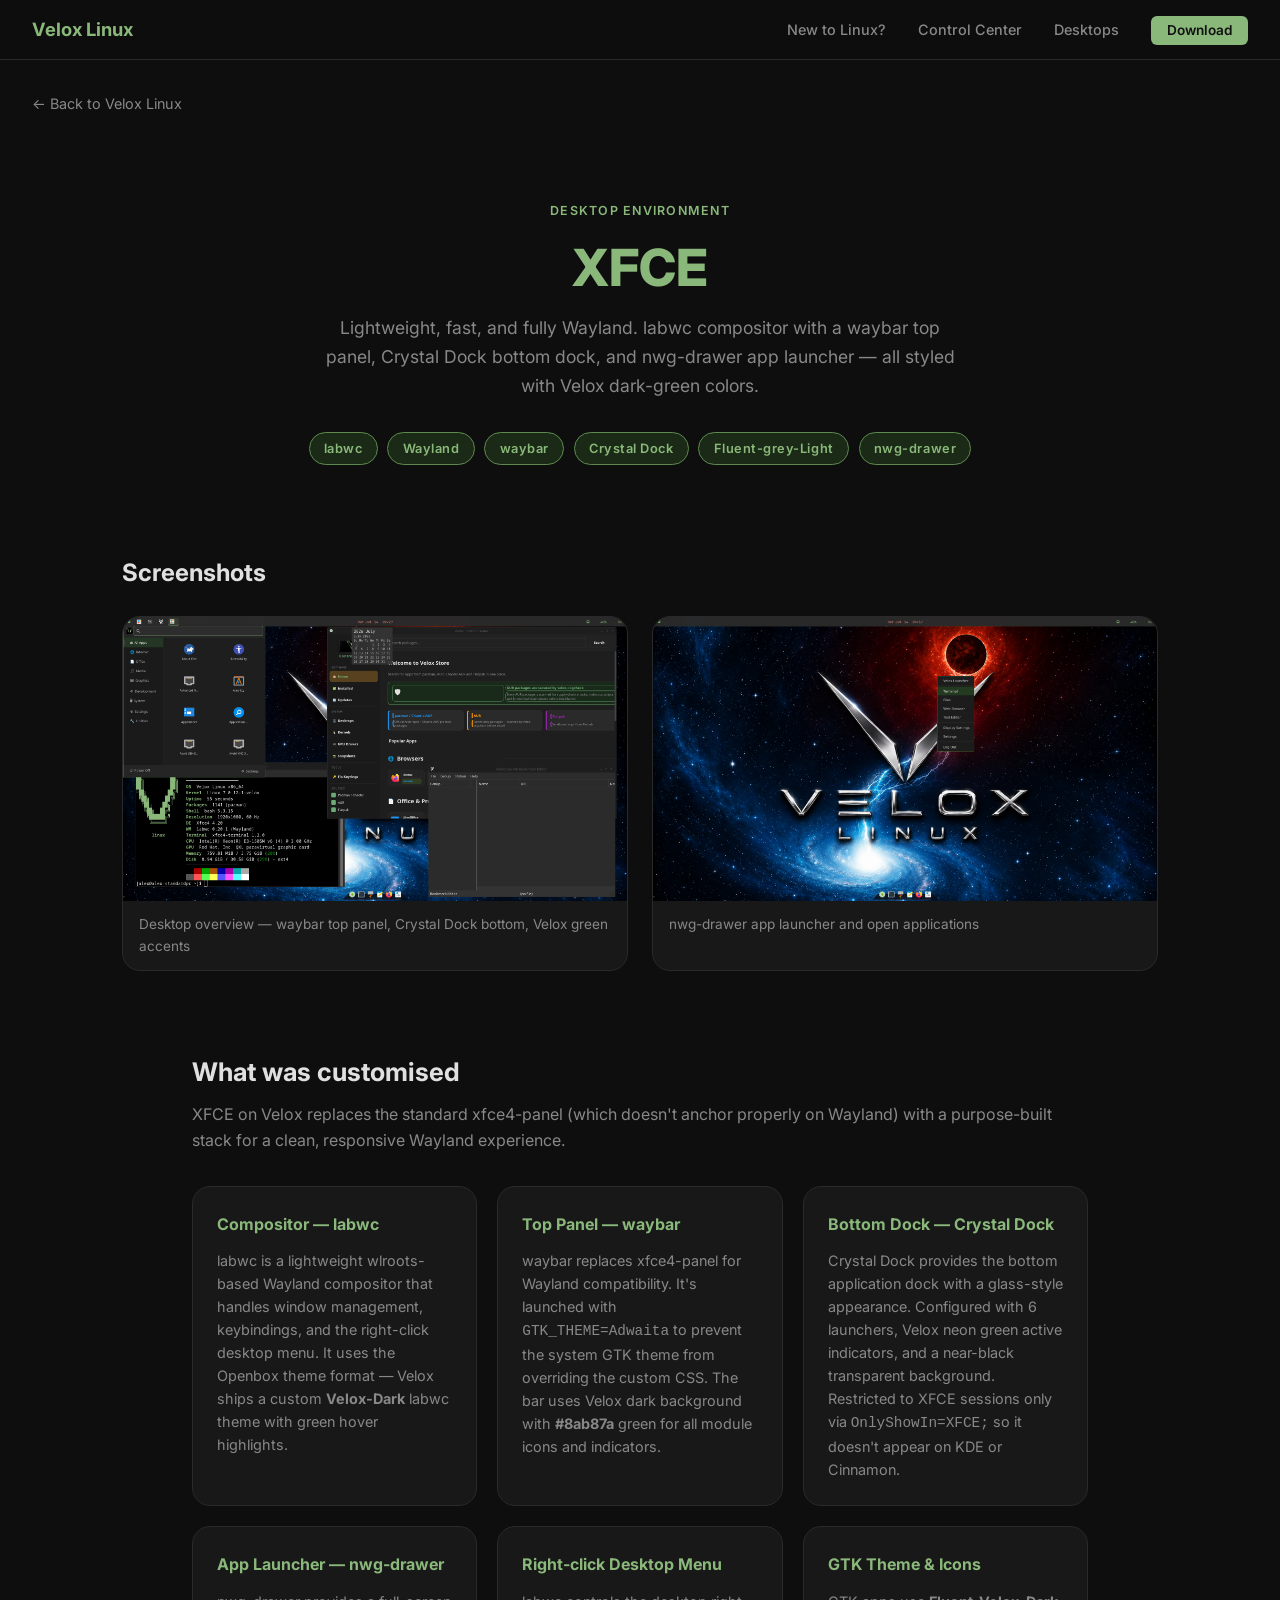
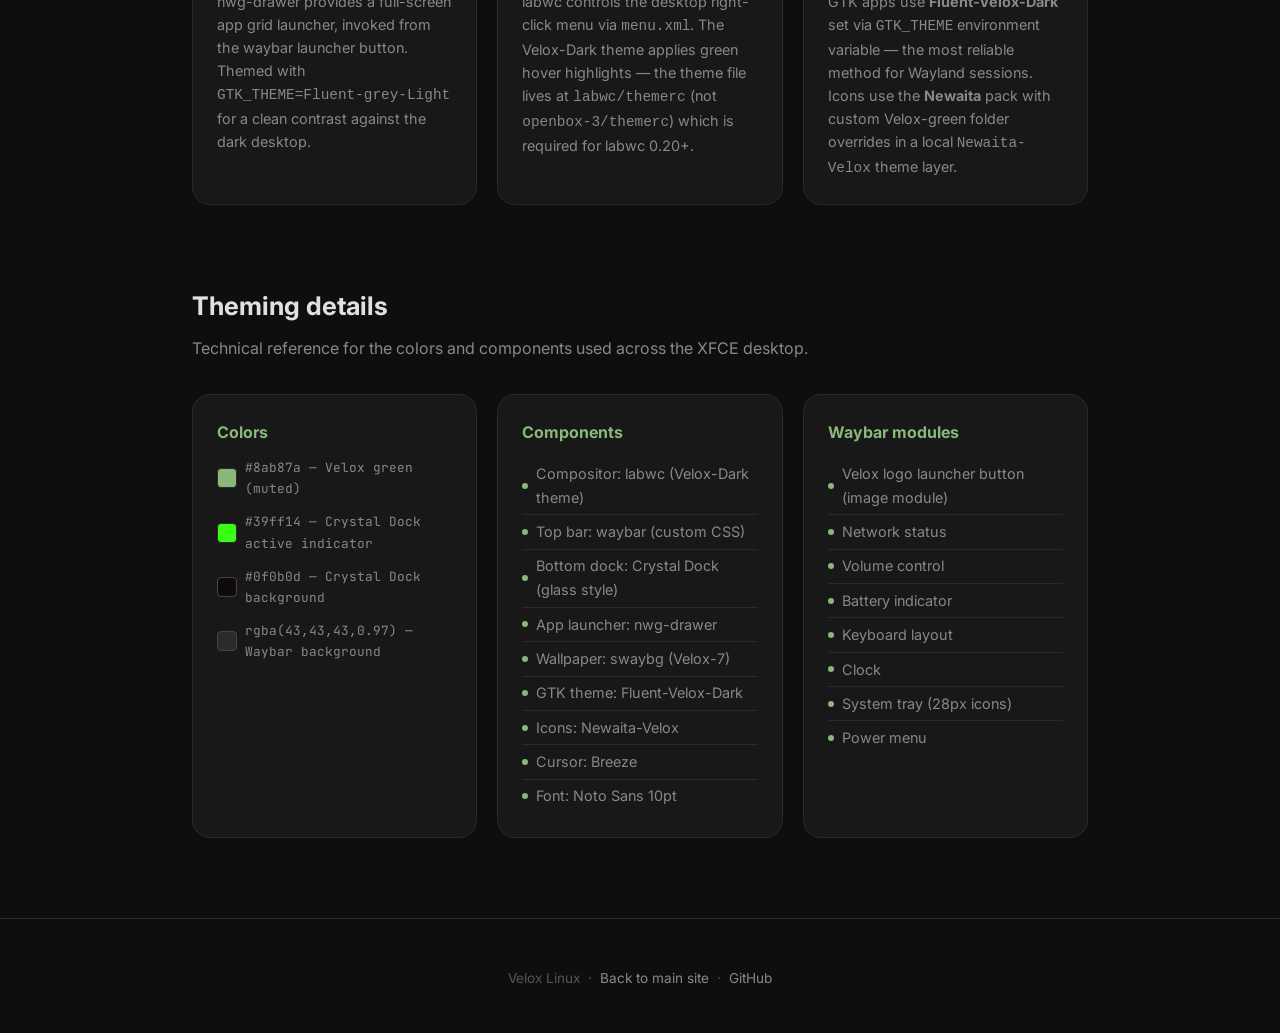
==== xfce.html @ 940498a8 "Add XFCE desktop page with screenshots and theming details Co-Authored-By: Claude Sonnet 4.6 <norepl" ====
<!DOCTYPE html>
<html lang="en">
<head>
  <meta charset="UTF-8" />
  <meta name="viewport" content="width=device-width, initial-scale=1.0" />
  <title>XFCE — Velox Linux</title>
  <meta name="description" content="Velox Linux XFCE desktop — labwc Wayland compositor with waybar, Crystal Dock, and Fluent-Velox-Dark theming." />
  <link rel="preconnect" href="https://fonts.googleapis.com" />
  <link rel="preconnect" href="https://fonts.gstatic.com" crossorigin />
  <link href="https://fonts.googleapis.com/css2?family=Inter:wght@400;500;600;700;800&family=JetBrains+Mono:wght@400;600&display=swap" rel="stylesheet" />
  <link rel="stylesheet" href="css/style.css" />
  <style>
    .de-hero {
      padding: 5rem 2rem 3rem;
      max-width: 960px;
      margin: 0 auto;
      text-align: center;
    }
    .de-hero .section-label {
      display: inline-block;
      margin-bottom: 1rem;
    }
    .de-hero h1 {
      font-size: clamp(2rem, 5vw, 3.2rem);
      font-weight: 800;
      line-height: 1.15;
      margin-bottom: 1rem;
    }
    .de-hero h1 span { color: var(--green); }
    .de-hero p {
      font-size: 1.1rem;
      color: var(--text-dim);
      max-width: 640px;
      margin: 0 auto 2rem;
    }
    .de-tags {
      display: flex;
      gap: .6rem;
      justify-content: center;
      flex-wrap: wrap;
      margin-bottom: 2.5rem;
    }
    .de-tag {
      background: var(--green-bg);
      color: var(--green);
      border: 1px solid var(--green-dim);
      border-radius: 20px;
      padding: .3rem .9rem;
      font-size: .8rem;
      font-weight: 600;
      letter-spacing: .04em;
    }

    .screenshots {
      max-width: 1100px;
      margin: 0 auto 5rem;
      padding: 0 2rem;
    }
    .screenshots h2 {
      font-size: 1.5rem;
      font-weight: 700;
      margin-bottom: 1.5rem;
      color: var(--text);
    }
    .screenshot-grid {
      display: grid;
      grid-template-columns: repeat(auto-fit, minmax(460px, 1fr));
      gap: 1.5rem;
    }
    .screenshot-item {
      border-radius: var(--radius-lg);
      overflow: hidden;
      border: 1px solid var(--border);
      background: var(--card);
    }
    .screenshot-item img {
      width: 100%;
      display: block;
    }
    .screenshot-item figcaption {
      padding: .75rem 1rem;
      font-size: .85rem;
      color: var(--text-dim);
    }

    .de-detail {
      max-width: 960px;
      margin: 0 auto 5rem;
      padding: 0 2rem;
    }
    .de-detail h2 {
      font-size: 1.6rem;
      font-weight: 700;
      margin-bottom: .5rem;
      color: var(--text);
    }
    .de-detail .section-intro {
      color: var(--text-dim);
      margin-bottom: 2rem;
      font-size: 1rem;
    }
    .detail-grid {
      display: grid;
      grid-template-columns: repeat(auto-fit, minmax(280px, 1fr));
      gap: 1.25rem;
    }
    .detail-card {
      background: var(--card);
      border: 1px solid var(--border);
      border-radius: var(--radius-lg);
      padding: 1.5rem;
    }
    .detail-card h3 {
      font-size: 1rem;
      font-weight: 700;
      color: var(--green);
      margin-bottom: .75rem;
    }
    .detail-card p {
      font-size: .9rem;
      color: var(--text-dim);
      line-height: 1.6;
    }
    .detail-card ul {
      list-style: none;
      padding: 0;
      margin: 0;
    }
    .detail-card ul li {
      font-size: .9rem;
      color: var(--text-dim);
      padding: .3rem 0;
      border-bottom: 1px solid var(--border);
      display: flex;
      align-items: center;
      gap: .5rem;
    }
    .detail-card ul li:last-child { border-bottom: none; }
    .detail-card ul li::before {
      content: '';
      width: 6px;
      height: 6px;
      border-radius: 50%;
      background: var(--green);
      flex-shrink: 0;
    }

    .color-row {
      display: flex;
      gap: .75rem;
      flex-wrap: wrap;
      margin-top: .75rem;
    }
    .color-chip {
      display: flex;
      align-items: center;
      gap: .5rem;
      font-size: .8rem;
      color: var(--text-dim);
      font-family: 'JetBrains Mono', monospace;
    }
    .color-swatch {
      width: 20px;
      height: 20px;
      border-radius: 4px;
      border: 1px solid var(--border);
      flex-shrink: 0;
    }

    .back-link {
      display: inline-flex;
      align-items: center;
      gap: .4rem;
      color: var(--text-dim);
      font-size: .9rem;
      margin: 2rem 2rem 0;
      transition: color .2s;
    }
    .back-link:hover { color: var(--green); text-decoration: none; }
  </style>
</head>
<body>

<!-- ─── NAV ─── -->
<nav>
  <a class="nav-logo" href="index.html">Velox Linux</a>
  <ul class="nav-links">
    <li><a href="index.html#new-to-linux">New to Linux?</a></li>
    <li><a href="index.html#control-center">Control Center</a></li>
    <li><a href="index.html#desktops">Desktops</a></li>
    <li><a href="index.html#download" class="nav-cta">Download</a></li>
  </ul>
</nav>

<a class="back-link" href="index.html">← Back to Velox Linux</a>

<!-- ─── HERO ─── -->
<section class="de-hero">
  <span class="section-label">Desktop Environment</span>
  <h1><span>XFCE</span></h1>
  <p>Lightweight, fast, and fully Wayland. labwc compositor with a waybar top panel, Crystal Dock bottom dock, and nwg-drawer app launcher — all styled with Velox dark-green colors.</p>
  <div class="de-tags">
    <span class="de-tag">labwc</span>
    <span class="de-tag">Wayland</span>
    <span class="de-tag">waybar</span>
    <span class="de-tag">Crystal Dock</span>
    <span class="de-tag">Fluent-grey-Light</span>
    <span class="de-tag">nwg-drawer</span>
  </div>
</section>

<!-- ─── SCREENSHOTS ─── -->
<section class="screenshots">
  <h2>Screenshots</h2>
  <div class="screenshot-grid">
    <figure class="screenshot-item">
      <img src="img/xfce-de-1.png" alt="Velox XFCE desktop overview" />
      <figcaption>Desktop overview — waybar top panel, Crystal Dock bottom, Velox green accents</figcaption>
    </figure>
    <figure class="screenshot-item">
      <img src="img/xfce-de-2.png" alt="Velox XFCE with apps and launcher" />
      <figcaption>nwg-drawer app launcher and open applications</figcaption>
    </figure>
  </div>
</section>

<!-- ─── WHAT WE DID ─── -->
<section class="de-detail">
  <h2>What was customised</h2>
  <p class="section-intro">XFCE on Velox replaces the standard xfce4-panel (which doesn't anchor properly on Wayland) with a purpose-built stack for a clean, responsive Wayland experience.</p>
  <div class="detail-grid">

    <div class="detail-card">
      <h3>Compositor — labwc</h3>
      <p>labwc is a lightweight wlroots-based Wayland compositor that handles window management, keybindings, and the right-click desktop menu. It uses the Openbox theme format — Velox ships a custom <strong>Velox-Dark</strong> labwc theme with green hover highlights.</p>
    </div>

    <div class="detail-card">
      <h3>Top Panel — waybar</h3>
      <p>waybar replaces xfce4-panel for Wayland compatibility. It's launched with <code>GTK_THEME=Adwaita</code> to prevent the system GTK theme from overriding the custom CSS. The bar uses Velox dark background with <strong>#8ab87a</strong> green for all module icons and indicators.</p>
    </div>

    <div class="detail-card">
      <h3>Bottom Dock — Crystal Dock</h3>
      <p>Crystal Dock provides the bottom application dock with a glass-style appearance. Configured with 6 launchers, Velox neon green active indicators, and a near-black transparent background. Restricted to XFCE sessions only via <code>OnlyShowIn=XFCE;</code> so it doesn't appear on KDE or Cinnamon.</p>
    </div>

    <div class="detail-card">
      <h3>App Launcher — nwg-drawer</h3>
      <p>nwg-drawer provides a full-screen app grid launcher, invoked from the waybar launcher button. Themed with <code>GTK_THEME=Fluent-grey-Light</code> for a clean contrast against the dark desktop.</p>
    </div>

    <div class="detail-card">
      <h3>Right-click Desktop Menu</h3>
      <p>labwc controls the desktop right-click menu via <code>menu.xml</code>. The Velox-Dark theme applies green hover highlights — the theme file lives at <code>labwc/themerc</code> (not <code>openbox-3/themerc</code>) which is required for labwc 0.20+.</p>
    </div>

    <div class="detail-card">
      <h3>GTK Theme &amp; Icons</h3>
      <p>GTK apps use <strong>Fluent-Velox-Dark</strong> set via <code>GTK_THEME</code> environment variable — the most reliable method for Wayland sessions. Icons use the <strong>Newaita</strong> pack with custom Velox-green folder overrides in a local <code>Newaita-Velox</code> theme layer.</p>
    </div>

  </div>
</section>

<!-- ─── THEMING INFO ─── -->
<section class="de-detail">
  <h2>Theming details</h2>
  <p class="section-intro">Technical reference for the colors and components used across the XFCE desktop.</p>
  <div class="detail-grid">

    <div class="detail-card">
      <h3>Colors</h3>
      <div class="color-row">
        <span class="color-chip"><span class="color-swatch" style="background:#8ab87a;"></span>#8ab87a — Velox green (muted)</span>
      </div>
      <div class="color-row">
        <span class="color-chip"><span class="color-swatch" style="background:#39ff14;"></span>#39ff14 — Crystal Dock active indicator</span>
      </div>
      <div class="color-row">
        <span class="color-chip"><span class="color-swatch" style="background:#0f0b0d; border-color:#444;"></span>#0f0b0d — Crystal Dock background</span>
      </div>
      <div class="color-row">
        <span class="color-chip"><span class="color-swatch" style="background:#2b2b2b; border-color:#444;"></span>rgba(43,43,43,0.97) — Waybar background</span>
      </div>
    </div>

    <div class="detail-card">
      <h3>Components</h3>
      <ul>
        <li>Compositor: labwc (Velox-Dark theme)</li>
        <li>Top bar: waybar (custom CSS)</li>
        <li>Bottom dock: Crystal Dock (glass style)</li>
        <li>App launcher: nwg-drawer</li>
        <li>Wallpaper: swaybg (Velox-7)</li>
        <li>GTK theme: Fluent-Velox-Dark</li>
        <li>Icons: Newaita-Velox</li>
        <li>Cursor: Breeze</li>
        <li>Font: Noto Sans 10pt</li>
      </ul>
    </div>

    <div class="detail-card">
      <h3>Waybar modules</h3>
      <ul>
        <li>Velox logo launcher button (image module)</li>
        <li>Network status</li>
        <li>Volume control</li>
        <li>Battery indicator</li>
        <li>Keyboard layout</li>
        <li>Clock</li>
        <li>System tray (28px icons)</li>
        <li>Power menu</li>
      </ul>
    </div>

  </div>
</section>

<!-- ─── FOOTER ─── -->
<footer style="text-align:center; padding: 3rem 2rem; color: var(--text-muted); font-size:.85rem; border-top: 1px solid var(--border); margin-top: 2rem;">
  <p>Velox Linux &nbsp;·&nbsp; <a href="index.html">Back to main site</a> &nbsp;·&nbsp; <a href="https://github.com/thelinutubetltos/velox-iso" target="_blank" rel="noopener">GitHub</a></p>
</footer>

</body>
</html>
---- css/style.css ----
/* Velox Linux — Dark Theme */

:root {
  --bg:        #0e0e0e;
  --bg2:       #151515;
  --bg3:       #1c1c1c;
  --card:      #181818;
  --border:    #2a2a2a;
  --green:     #8ab87a;
  --green-dim: #5e8a50;
  --green-bg:  #1a2a16;
  --text:      #e0e0e0;
  --text-dim:  #888;
  --text-muted:#555;
  --radius:    10px;
  --radius-lg: 18px;
}

*, *::before, *::after { box-sizing: border-box; margin: 0; padding: 0; }

html { scroll-behavior: smooth; }

body {
  font-family: 'Inter', system-ui, -apple-system, sans-serif;
  background: var(--bg);
  color: var(--text);
  line-height: 1.65;
  font-size: 16px;
}

a { color: var(--green); text-decoration: none; }
a:hover { text-decoration: underline; }

img { max-width: 100%; display: block; }

/* ─── NAV ─── */
nav {
  position: sticky;
  top: 0;
  z-index: 100;
  background: rgba(14,14,14,.92);
  backdrop-filter: blur(12px);
  border-bottom: 1px solid var(--border);
  display: flex;
  align-items: center;
  justify-content: space-between;
  padding: 0 2rem;
  height: 60px;
}

.nav-logo {
  display: flex;
  align-items: center;
  gap: .6rem;
  font-weight: 700;
  font-size: 1.15rem;
  color: var(--text);
  text-decoration: none;
}

.nav-logo {
  color: var(--green) !important;
}

.nav-links {
  display: flex;
  gap: 2rem;
  list-style: none;
}

.nav-links a {
  color: var(--text-dim);
  font-size: .9rem;
  font-weight: 500;
  transition: color .2s;
}

.nav-links a:hover { color: var(--text); text-decoration: none; }

.nav-cta {
  background: var(--green);
  color: #111 !important;
  padding: .4rem 1rem;
  border-radius: 6px;
  font-weight: 600 !important;
  font-size: .85rem !important;
  transition: background .2s !important;
}

.nav-cta:hover { background: #a0cf8e !important; }

/* ─── HERO ─── */
.hero {
  min-height: 88vh;
  display: flex;
  flex-direction: column;
  align-items: center;
  justify-content: center;
  text-align: center;
  padding: 4rem 2rem;
  background:
    radial-gradient(ellipse 80% 50% at 50% -10%, rgba(138,184,122,.12) 0%, transparent 70%),
    var(--bg);
  position: relative;
  overflow: hidden;
}

.hero::before {
  content: '';
  position: absolute;
  inset: 0;
  background:
    radial-gradient(circle at 20% 80%, rgba(138,184,122,.04) 0%, transparent 50%),
    radial-gradient(circle at 80% 20%, rgba(138,184,122,.06) 0%, transparent 50%);
  pointer-events: none;
}

.badge {
  display: inline-flex;
  align-items: center;
  gap: .4rem;
  background: var(--green-bg);
  border: 1px solid var(--green-dim);
  color: var(--green);
  font-size: .78rem;
  font-weight: 600;
  letter-spacing: .06em;
  text-transform: uppercase;
  padding: .3rem .85rem;
  border-radius: 999px;
  margin-bottom: 1.5rem;
}

.hero h1 {
  font-size: clamp(2.4rem, 6vw, 4.2rem);
  font-weight: 800;
  line-height: 1.1;
  letter-spacing: -.03em;
  max-width: 820px;
  margin-bottom: 1.2rem;
}

.hero h1 span { color: var(--green); }

.hero p {
  font-size: clamp(1rem, 2vw, 1.2rem);
  color: var(--text-dim);
  max-width: 560px;
  margin-bottom: 2.5rem;
}

.btn-row {
  display: flex;
  gap: 1rem;
  flex-wrap: wrap;
  justify-content: center;
}

.btn {
  display: inline-flex;
  align-items: center;
  gap: .5rem;
  padding: .75rem 1.8rem;
  border-radius: var(--radius);
  font-weight: 600;
  font-size: 1rem;
  cursor: pointer;
  transition: all .2s;
  text-decoration: none !important;
}

.btn-primary {
  background: var(--green);
  color: #111;
  box-shadow: 0 0 24px rgba(138,184,122,.3);
}

.btn-primary:hover {
  background: #a0cf8e;
  box-shadow: 0 0 32px rgba(138,184,122,.45);
  transform: translateY(-1px);
}

.btn-ghost {
  background: transparent;
  color: var(--text);
  border: 1px solid var(--border);
}

.btn-ghost:hover {
  border-color: var(--green-dim);
  color: var(--green);
  transform: translateY(-1px);
}

.hero-icon {
  width: 260px;
  height: auto;
  margin-bottom: 1.25rem;
  mix-blend-mode: screen;
  filter: sepia(1) hue-rotate(85deg) saturate(2.5) brightness(2.2) drop-shadow(0 0 40px rgba(138,184,122,.8));
}

.hero-meta {
  margin-top: 1.5rem;
  font-size: .8rem;
  color: var(--text-muted);
}

/* ─── WHAT IS ─── */
.what-is {
  background: var(--bg2);
  padding: 5rem 2rem;
}

.what-is-inner {
  max-width: 900px;
  margin: 0 auto;
}

.what-is-text h2 {
  font-size: clamp(1.6rem, 3vw, 2.2rem);
  font-weight: 700;
  margin: .5rem 0 1rem;
}

.what-is-text p {
  color: var(--text-dim);
  margin-bottom: 1rem;
  line-height: 1.7;
}

.stat-row {
  display: flex;
  gap: 2rem;
  margin-top: 2rem;
  flex-wrap: wrap;
}

.stat {
  display: flex;
  flex-direction: column;
}

.stat span {
  font-size: 2rem;
  font-weight: 800;
  color: var(--green);
  line-height: 1;
}

.stat small {
  font-size: .78rem;
  color: var(--text-muted);
  margin-top: .25rem;
}

/* ─── VCC ─── */
.vcc {
  padding: 6rem 2rem;
}

.vcc-inner {
  max-width: 1100px;
  margin: 0 auto;
}

.vcc-screenshots {
  margin: 3rem 0;
  border: 1px solid var(--border);
  border-radius: var(--radius-lg);
  overflow: hidden;
  background: var(--card);
}

.vcc-tabs {
  display: flex;
  gap: 0;
  border-bottom: 1px solid var(--border);
  padding: .75rem 1rem;
  gap: .5rem;
}

.vcc-img-wrap {
  position: relative;
  width: 100%;
}

.vcc-img {
  width: 100%;
  display: none;
}

.vcc-img.active { display: block; }

.vcc-features {
  display: grid;
  grid-template-columns: repeat(auto-fit, minmax(260px, 1fr));
  gap: 1.25rem;
  margin-top: 1rem;
}

.vcc-feat {
  background: var(--card);
  border: 1px solid var(--border);
  border-radius: var(--radius);
  padding: 1.5rem;
  transition: border-color .2s, transform .2s;
}

.vcc-feat:hover {
  border-color: var(--green-dim);
  transform: translateY(-2px);
}

.vcc-feat h3 {
  font-size: .95rem;
  font-weight: 600;
  margin: .6rem 0 .3rem;
}

.vcc-feat p {
  font-size: .85rem;
  color: var(--text-dim);
}

/* ─── SECURITY / FIXES ─── */
.security {
  background: var(--bg2);
  padding: 6rem 2rem;
}

.security-inner {
  max-width: 1100px;
  margin: 0 auto;
}

.fix-grid {
  display: grid;
  grid-template-columns: repeat(auto-fit, minmax(480px, 1fr));
  gap: 1.25rem;
  margin-top: 3rem;
}

.fix-card {
  background: var(--card);
  border: 1px solid var(--border);
  border-radius: var(--radius-lg);
  padding: 2rem;
  position: relative;
  transition: border-color .2s;
}

.fix-card:hover { border-color: var(--green-dim); }

.fix-number {
  position: absolute;
  top: 1.5rem;
  right: 1.5rem;
  font-size: 2.5rem;
  font-weight: 800;
  color: var(--border);
  line-height: 1;
}

.fix-icon {
  font-size: 1.8rem;
  margin-bottom: .75rem;
}

.fix-card h3 {
  font-size: 1.05rem;
  font-weight: 700;
  margin-bottom: 1rem;
}

.fix-problem, .fix-solution {
  font-size: .85rem;
  line-height: 1.65;
  padding: .9rem 1rem;
  border-radius: 8px;
  margin-bottom: .75rem;
}

.fix-problem {
  background: rgba(255,80,80,.05);
  border: 1px solid rgba(255,80,80,.15);
  color: var(--text-dim);
}

.fix-solution {
  background: var(--green-bg);
  border: 1px solid var(--green-dim);
  color: var(--text-dim);
}

.problem-label, .solution-label {
  display: block;
  font-size: .7rem;
  font-weight: 700;
  letter-spacing: .08em;
  text-transform: uppercase;
  margin-bottom: .4rem;
}

.problem-label { color: #f08080; }
.solution-label { color: var(--green); }

.fix-card code {
  background: rgba(255,255,255,.06);
  border: 1px solid var(--border);
  padding: .1rem .35rem;
  border-radius: 4px;
  font-family: 'JetBrains Mono', monospace;
  font-size: .8em;
}

/* ─── FEATURES COLS ─── */
.features {
  padding: 6rem 2rem;
}

.features-inner {
  max-width: 1100px;
  margin: 0 auto;
}

.features-cols {
  display: grid;
  grid-template-columns: repeat(auto-fit, minmax(240px, 1fr));
  gap: 1.5rem;
  margin-top: 3rem;
}

.feat-group {
  background: var(--card);
  border: 1px solid var(--border);
  border-radius: var(--radius-lg);
  padding: 1.75rem;
}

.feat-group-title {
  font-size: .78rem;
  font-weight: 700;
  letter-spacing: .1em;
  text-transform: uppercase;
  color: var(--green);
  margin-bottom: 1rem;
}

.feat-list {
  list-style: none;
}

.feat-list li {
  font-size: .875rem;
  color: var(--text-dim);
  padding: .35rem 0;
  border-bottom: 1px solid var(--border);
  line-height: 1.5;
}

.feat-list li:last-child { border-bottom: none; }

/* ─── INSTALL ─── */
.install {
  background: var(--bg2);
  padding: 5rem 2rem;
}

.install-inner {
  max-width: 860px;
  margin: 0 auto;
}

.steps {
  display: flex;
  flex-direction: column;
  gap: 1rem;
  margin-top: 3rem;
}

.step {
  display: flex;
  align-items: flex-start;
  gap: 1.25rem;
  background: var(--card);
  border: 1px solid var(--border);
  border-radius: var(--radius);
  padding: 1.25rem 1.5rem;
}

.step-num {
  background: var(--green-bg);
  border: 1px solid var(--green-dim);
  color: var(--green);
  font-weight: 800;
  font-size: 1rem;
  width: 36px;
  height: 36px;
  border-radius: 50%;
  display: flex;
  align-items: center;
  justify-content: center;
  flex-shrink: 0;
}

.step strong {
  display: block;
  font-size: .95rem;
  margin-bottom: .2rem;
}

.step p {
  font-size: .85rem;
  color: var(--text-dim);
  margin: 0;
}

/* ─── KERNEL SECTION ─── */
.kernel-section {
  padding: 6rem 2rem;
}

.kernel-inner {
  max-width: 1100px;
  margin: 0 auto;
}

.kernel-grid {
  display: grid;
  grid-template-columns: repeat(auto-fit, minmax(280px, 1fr));
  gap: 1.25rem;
  margin-top: 3rem;
}

.kernel-card {
  background: var(--card);
  border: 1px solid var(--border);
  border-radius: var(--radius-lg);
  padding: 1.75rem;
  transition: border-color .2s, transform .2s;
}

.kernel-card:hover {
  border-color: var(--green-dim);
  transform: translateY(-2px);
}

.kernel-card.highlight-card {
  border-color: var(--green-dim);
  background: linear-gradient(135deg, var(--green-bg) 0%, var(--card) 60%);
}

.kernel-card h3 {
  font-size: .95rem;
  font-weight: 600;
  margin: .6rem 0 .4rem;
}

.kernel-card p {
  font-size: .85rem;
  color: var(--text-dim);
  line-height: 1.65;
}

.kernel-card code {
  background: rgba(255,255,255,.06);
  border: 1px solid var(--border);
  padding: .1rem .35rem;
  border-radius: 4px;
  font-family: 'JetBrains Mono', monospace;
  font-size: .8em;
}

/* ─── UNDER THE HOOD ─── */
.hood {
  background: var(--bg2);
  padding: 6rem 2rem;
}

.hood-inner {
  max-width: 1100px;
  margin: 0 auto;
}

.hood-grid {
  display: grid;
  grid-template-columns: repeat(auto-fit, minmax(320px, 1fr));
  gap: 1.25rem;
  margin-top: 3rem;
}

.hood-card {
  background: var(--card);
  border: 1px solid var(--border);
  border-radius: var(--radius-lg);
  padding: 1.75rem;
  transition: border-color .2s;
}

.hood-card:hover { border-color: var(--green-dim); }

.hood-icon {
  font-size: 1.4rem;
  margin-bottom: .6rem;
}

.hood-card h3 {
  font-size: .95rem;
  font-weight: 700;
  margin-bottom: .5rem;
  color: var(--text);
}

.hood-card p {
  font-size: .84rem;
  color: var(--text-dim);
  line-height: 1.68;
}

.hood-card code {
  background: rgba(255,255,255,.06);
  border: 1px solid var(--border);
  padding: .1rem .35rem;
  border-radius: 4px;
  font-family: 'JetBrains Mono', monospace;
  font-size: .8em;
}

/* ─── WINDOWS WELCOME ─── */
.windows-welcome {
  padding: 6rem 2rem;
  background: linear-gradient(180deg, var(--bg) 0%, rgba(26,42,22,.3) 100%);
}

.windows-welcome-inner {
  max-width: 1100px;
  margin: 0 auto;
}

.welcome-grid {
  display: grid;
  grid-template-columns: repeat(auto-fit, minmax(260px, 1fr));
  gap: 1.25rem;
  margin-top: 3rem;
}

.welcome-card {
  background: var(--card);
  border: 1px solid var(--border);
  border-radius: var(--radius-lg);
  padding: 1.75rem;
  transition: border-color .2s, transform .2s;
}

.welcome-card:hover {
  border-color: var(--green-dim);
  transform: translateY(-2px);
}

.welcome-card .welcome-icon {
  font-size: 1.75rem;
  margin-bottom: .75rem;
}

.welcome-card h3 {
  font-size: .95rem;
  font-weight: 600;
  margin-bottom: .4rem;
}

.welcome-card p {
  font-size: .85rem;
  color: var(--text-dim);
  line-height: 1.65;
}

@media (max-width: 780px) {
  .fix-grid { grid-template-columns: 1fr; }
  .hood-grid { grid-template-columns: 1fr; }
}

/* ─── SCREENSHOTS ─── */
.screenshot-strip {
  background: var(--bg2);
  padding: 4rem 2rem;
  overflow: hidden;
}

.screenshot-strip h2 {
  text-align: center;
  font-size: 1.1rem;
  color: var(--text-muted);
  font-weight: 500;
  letter-spacing: .08em;
  text-transform: uppercase;
  margin-bottom: 2rem;
}

.desktop-tabs {
  display: flex;
  justify-content: center;
  gap: .5rem;
  margin-bottom: 2rem;
  flex-wrap: wrap;
}

.tab-btn {
  background: var(--bg3);
  border: 1px solid var(--border);
  color: var(--text-dim);
  padding: .45rem 1.1rem;
  border-radius: 6px;
  font-size: .85rem;
  font-weight: 500;
  cursor: pointer;
  transition: all .2s;
}

.tab-btn:hover, .tab-btn.active {
  background: var(--green-bg);
  border-color: var(--green-dim);
  color: var(--green);
}

.desktop-preview {
  max-width: 980px;
  margin: 0 auto;
  border-radius: var(--radius-lg);
  overflow: hidden;
  border: 1px solid var(--border);
  background: var(--bg3);
  aspect-ratio: 16/9;
  display: flex;
  align-items: center;
  justify-content: center;
  position: relative;
}

.desktop-preview .placeholder-text {
  color: var(--text-muted);
  font-size: .9rem;
  text-align: center;
  padding: 2rem;
}

.desktop-placeholder {
  display: none;
  width: 100%;
  height: 100%;
  align-items: center;
  justify-content: center;
  flex-direction: column;
  gap: 1rem;
  position: absolute;
  inset: 0;
}

.desktop-placeholder.visible { display: flex; }

.desktop-placeholder .icon {
  font-size: 3rem;
  opacity: .3;
}

.desktop-placeholder p {
  color: var(--text-muted);
  font-size: .9rem;
}

/* ─── FEATURES ─── */
.features {
  padding: 6rem 2rem;
  max-width: 1100px;
  margin: 0 auto;
}

.section-header {
  text-align: center;
  margin-bottom: 3.5rem;
}

.section-label {
  display: inline-block;
  color: var(--green);
  font-size: .78rem;
  font-weight: 600;
  letter-spacing: .1em;
  text-transform: uppercase;
  margin-bottom: .6rem;
}

.section-header h2 {
  font-size: clamp(1.6rem, 3vw, 2.4rem);
  font-weight: 700;
  letter-spacing: -.02em;
}

.section-header p {
  color: var(--text-dim);
  margin-top: .6rem;
  max-width: 480px;
  margin-left: auto;
  margin-right: auto;
}

.features-grid {
  display: grid;
  grid-template-columns: repeat(auto-fit, minmax(280px, 1fr));
  gap: 1.25rem;
}

.feature-card {
  background: var(--card);
  border: 1px solid var(--border);
  border-radius: var(--radius-lg);
  padding: 1.75rem;
  transition: border-color .2s, transform .2s;
}

.feature-card:hover {
  border-color: var(--green-dim);
  transform: translateY(-2px);
}

.feature-icon {
  width: 44px;
  height: 44px;
  background: var(--green-bg);
  border: 1px solid var(--green-dim);
  border-radius: 10px;
  display: flex;
  align-items: center;
  justify-content: center;
  font-size: 1.3rem;
  margin-bottom: 1rem;
}

.feature-card h3 {
  font-size: 1rem;
  font-weight: 600;
  margin-bottom: .4rem;
}

.feature-card p {
  font-size: .88rem;
  color: var(--text-dim);
  line-height: 1.6;
}

/* ─── DESKTOPS SECTION ─── */
.desktops {
  background: var(--bg2);
  padding: 6rem 2rem;
}

.desktops-inner {
  max-width: 1100px;
  margin: 0 auto;
}

.desktop-cards {
  display: grid;
  grid-template-columns: repeat(auto-fit, minmax(300px, 1fr));
  gap: 1.25rem;
  margin-top: 3.5rem;
}

.desktop-card {
  background: var(--card);
  border: 1px solid var(--border);
  border-radius: var(--radius-lg);
  padding: 1.75rem;
  transition: border-color .2s, transform .2s;
}

.desktop-card:hover {
  border-color: var(--green-dim);
  transform: translateY(-2px);
}

.desktop-card-icon {
  font-size: 2rem;
  margin-bottom: 1rem;
}

.desktop-card h3 {
  font-size: 1.1rem;
  font-weight: 700;
  margin-bottom: .3rem;
}

.desktop-card .de-tag {
  display: inline-block;
  background: var(--green-bg);
  color: var(--green);
  font-size: .72rem;
  font-weight: 600;
  padding: .15rem .55rem;
  border-radius: 4px;
  border: 1px solid var(--green-dim);
  margin-bottom: .9rem;
}

.desktop-card p {
  font-size: .88rem;
  color: var(--text-dim);
  line-height: 1.6;
}

.desktop-card ul {
  list-style: none;
  margin-top: .9rem;
}

.desktop-card ul li {
  font-size: .85rem;
  color: var(--text-dim);
  padding: .25rem 0;
  display: flex;
  align-items: center;
  gap: .5rem;
}

.desktop-card ul li::before {
  content: '✓';
  color: var(--green);
  font-weight: 700;
  font-size: .8rem;
}

/* ─── DOWNLOAD ─── */
.download {
  padding: 6rem 2rem;
  max-width: 860px;
  margin: 0 auto;
}

.download-card {
  background: var(--card);
  border: 1px solid var(--border);
  border-radius: var(--radius-lg);
  padding: 3rem;
  text-align: center;
  position: relative;
  overflow: hidden;
}

.download-card::before {
  content: '';
  position: absolute;
  top: -60px;
  left: 50%;
  transform: translateX(-50%);
  width: 400px;
  height: 200px;
  background: radial-gradient(ellipse, rgba(138,184,122,.12) 0%, transparent 70%);
  pointer-events: none;
}

.download-card h2 {
  font-size: clamp(1.5rem, 3vw, 2rem);
  font-weight: 700;
  margin-bottom: .6rem;
}

.version-badge {
  display: inline-block;
  background: var(--green-bg);
  color: var(--green);
  font-size: .8rem;
  font-weight: 600;
  padding: .25rem .75rem;
  border-radius: 999px;
  border: 1px solid var(--green-dim);
  margin-bottom: 1.2rem;
}

.download-card > p {
  color: var(--text-dim);
  margin-bottom: 2rem;
}

.download-btn-row {
  display: flex;
  flex-direction: column;
  align-items: center;
  gap: 1rem;
}

.checksums {
  margin-top: 2rem;
  padding-top: 1.5rem;
  border-top: 1px solid var(--border);
  text-align: left;
}

.checksums h4 {
  font-size: .8rem;
  font-weight: 600;
  color: var(--text-muted);
  letter-spacing: .08em;
  text-transform: uppercase;
  margin-bottom: .75rem;
}

.checksum-row {
  display: flex;
  align-items: flex-start;
  gap: .75rem;
  margin-bottom: .6rem;
}

.checksum-label {
  font-size: .75rem;
  font-weight: 600;
  color: var(--green);
  background: var(--green-bg);
  border: 1px solid var(--green-dim);
  padding: .1rem .4rem;
  border-radius: 4px;
  white-space: nowrap;
  margin-top: .1rem;
}

.checksum-val {
  font-family: 'JetBrains Mono', 'Fira Mono', monospace;
  font-size: .72rem;
  color: var(--text-dim);
  word-break: break-all;
}

/* ─── REQUIREMENTS ─── */
.requirements {
  background: var(--bg2);
  padding: 5rem 2rem;
}

.req-inner {
  max-width: 900px;
  margin: 0 auto;
}

.req-grid {
  display: grid;
  grid-template-columns: 1fr 1fr;
  gap: 1.25rem;
  margin-top: 3rem;
}

.req-card {
  background: var(--card);
  border: 1px solid var(--border);
  border-radius: var(--radius);
  padding: 1.5rem;
}

.req-card h3 {
  font-size: .85rem;
  font-weight: 600;
  color: var(--text-muted);
  text-transform: uppercase;
  letter-spacing: .08em;
  margin-bottom: 1rem;
}

.req-card table {
  width: 100%;
  border-collapse: collapse;
}

.req-card td {
  padding: .35rem 0;
  font-size: .88rem;
  border-bottom: 1px solid var(--border);
}

.req-card td:first-child {
  color: var(--text-muted);
  width: 42%;
}

.req-card td:last-child {
  color: var(--text);
  font-weight: 500;
}

.req-card tr:last-child td { border-bottom: none; }

/* ─── FOOTER ─── */
footer {
  border-top: 1px solid var(--border);
  padding: 2.5rem 2rem;
  text-align: center;
  color: var(--text-muted);
  font-size: .82rem;
}

footer a { color: var(--text-dim); }
footer a:hover { color: var(--green); }

.footer-links {
  display: flex;
  justify-content: center;
  gap: 1.5rem;
  margin-bottom: .75rem;
  flex-wrap: wrap;
}

/* ─── RESPONSIVE ─── */
@media (max-width: 680px) {
  nav { padding: 0 1rem; }
  .nav-links { display: none; }
  .hero { padding: 3rem 1rem; }
  .req-grid { grid-template-columns: 1fr; }
  .download-card { padding: 2rem 1.25rem; }
  .features, .desktops-inner, .download, .req-inner { padding-left: 1rem; padding-right: 1rem; }
}
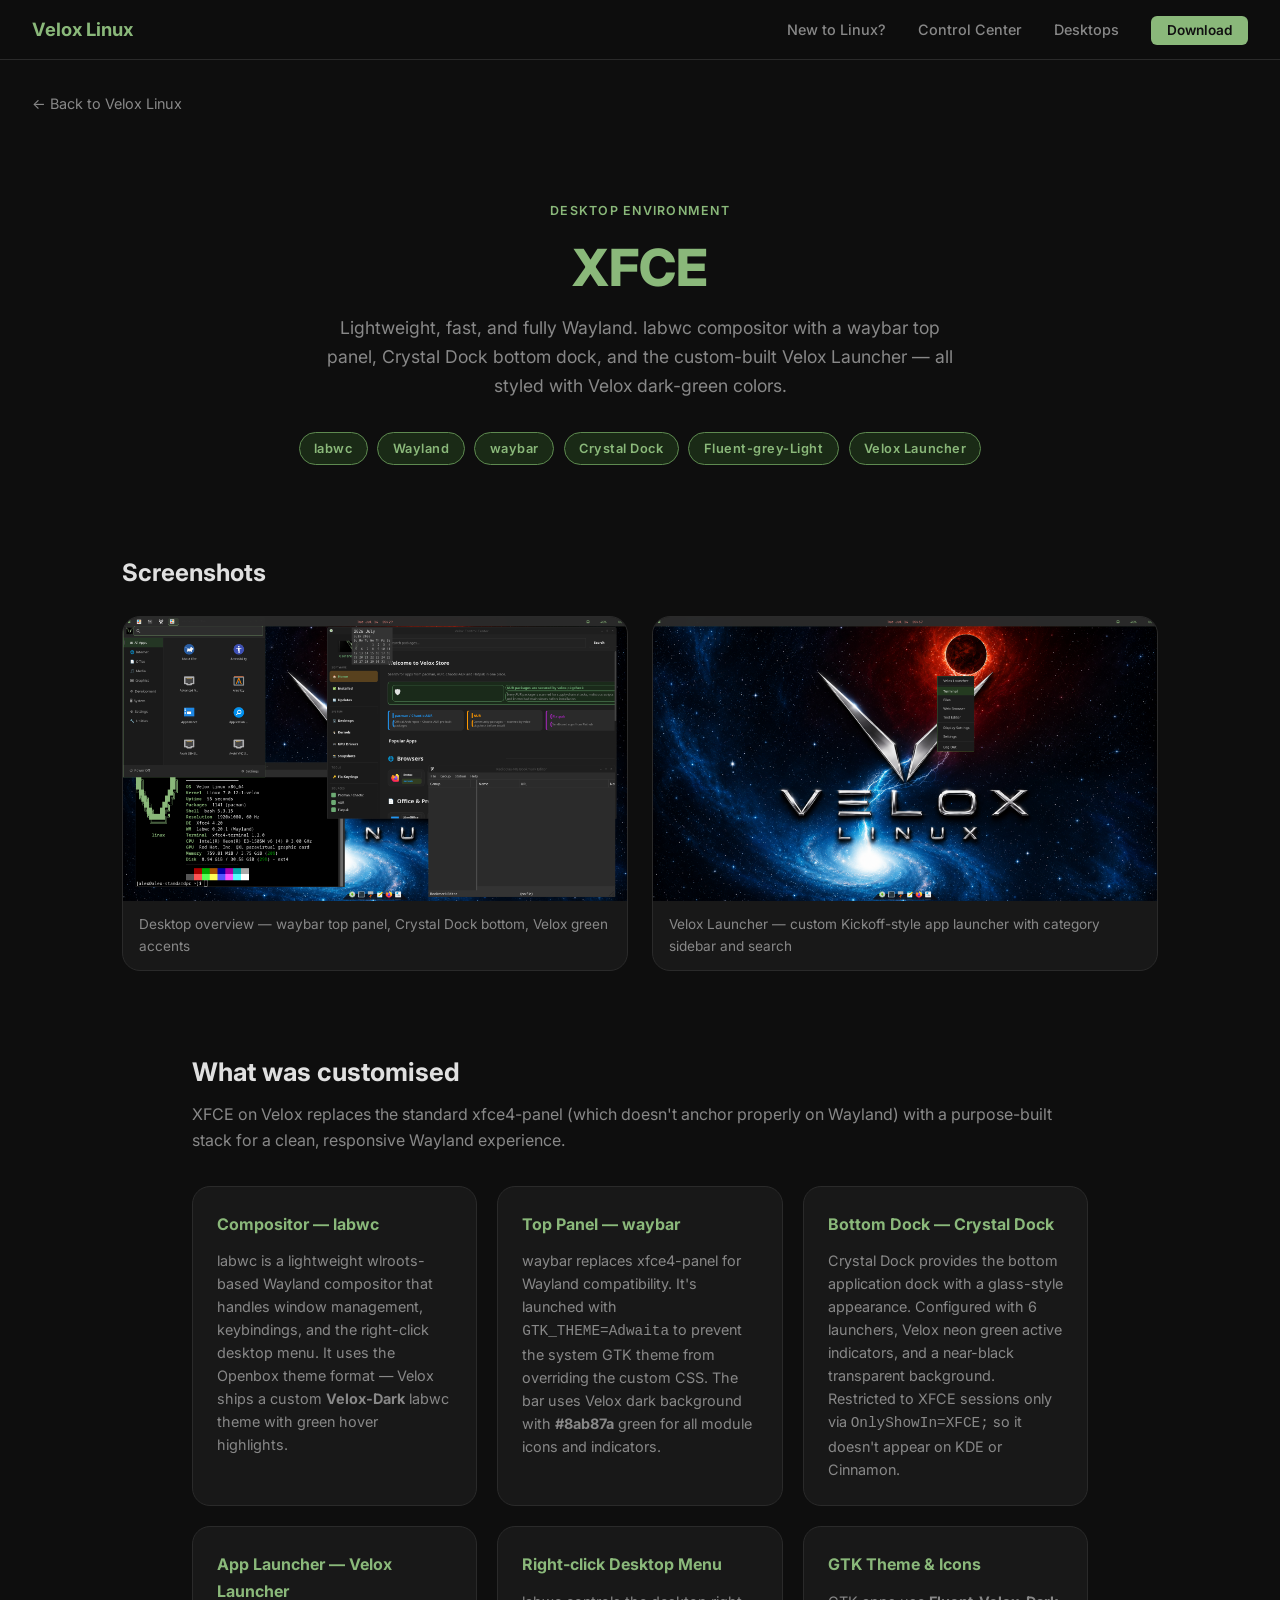
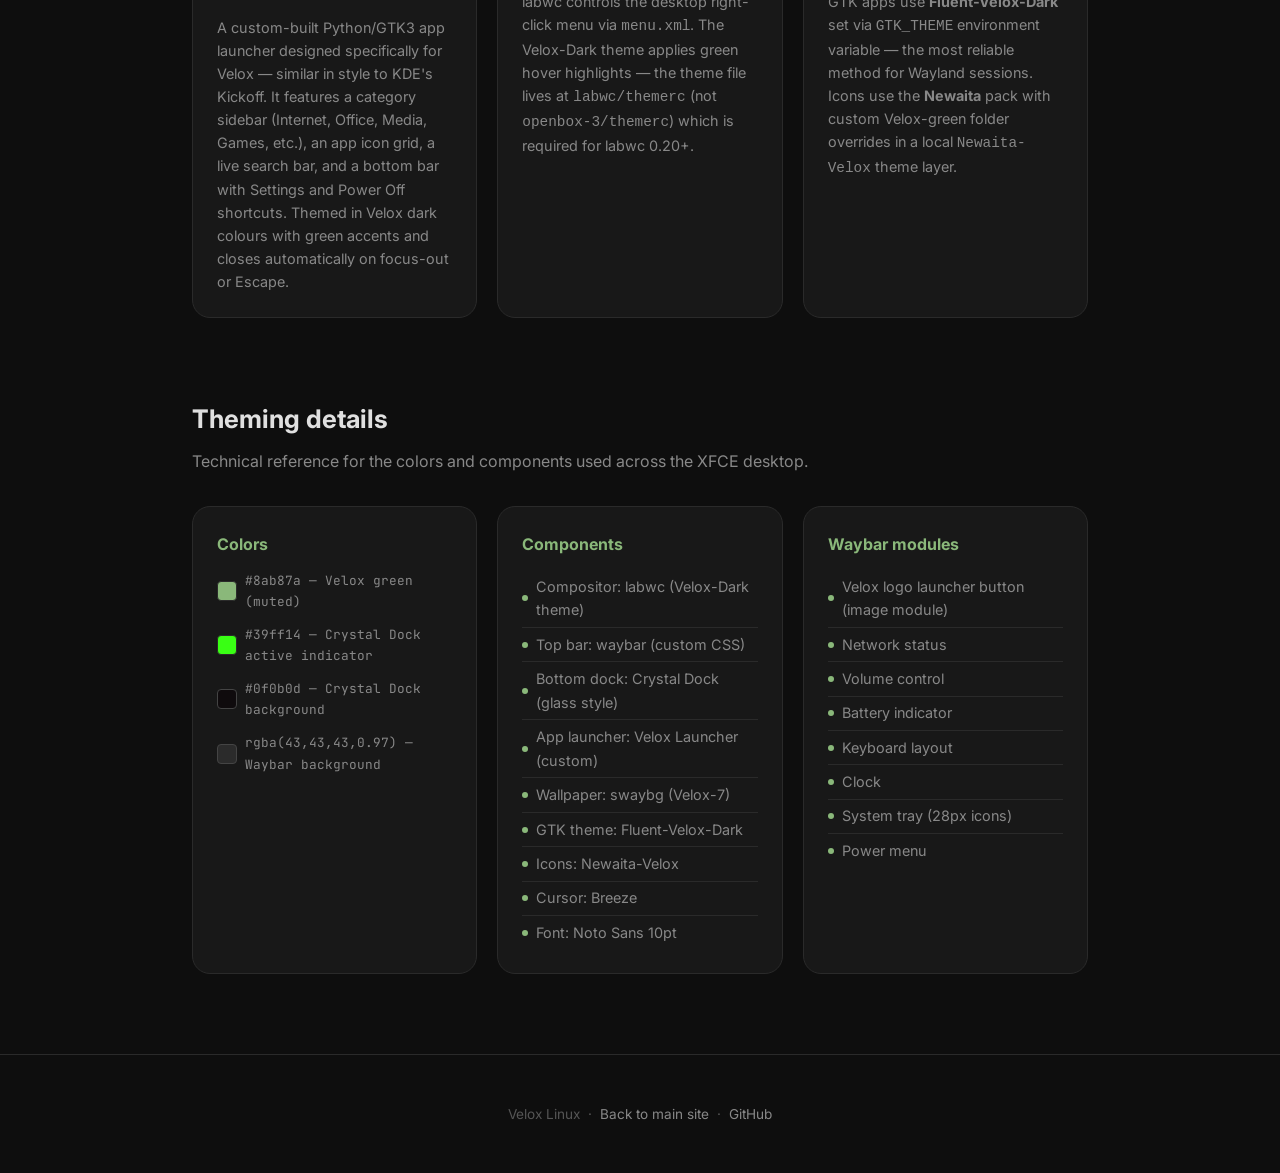
==== commit 94060afb: "Fix XFCE page: replace nwg-drawer with Velox Launcher Co-Authored-By: Claude Sonnet 4.6 <noreply@ant" ====
--- a/xfce.html
+++ b/xfce.html
@@ -4,7 +4,7 @@
   <meta charset="UTF-8" />
   <meta name="viewport" content="width=device-width, initial-scale=1.0" />
   <title>XFCE — Velox Linux</title>
-  <meta name="description" content="Velox Linux XFCE desktop — labwc Wayland compositor with waybar, Crystal Dock, and Fluent-Velox-Dark theming." />
+  <meta name="description" content="Velox Linux XFCE desktop — labwc Wayland compositor with waybar, Crystal Dock, and the custom Velox Launcher." />
   <link rel="preconnect" href="https://fonts.googleapis.com" />
   <link rel="preconnect" href="https://fonts.gstatic.com" crossorigin />
   <link href="https://fonts.googleapis.com/css2?family=Inter:wght@400;500;600;700;800&family=JetBrains+Mono:wght@400;600&display=swap" rel="stylesheet" />
@@ -198,14 +198,14 @@
 <section class="de-hero">
   <span class="section-label">Desktop Environment</span>
   <h1><span>XFCE</span></h1>
-  <p>Lightweight, fast, and fully Wayland. labwc compositor with a waybar top panel, Crystal Dock bottom dock, and nwg-drawer app launcher — all styled with Velox dark-green colors.</p>
+  <p>Lightweight, fast, and fully Wayland. labwc compositor with a waybar top panel, Crystal Dock bottom dock, and the custom-built Velox Launcher — all styled with Velox dark-green colors.</p>
   <div class="de-tags">
     <span class="de-tag">labwc</span>
     <span class="de-tag">Wayland</span>
     <span class="de-tag">waybar</span>
     <span class="de-tag">Crystal Dock</span>
     <span class="de-tag">Fluent-grey-Light</span>
-    <span class="de-tag">nwg-drawer</span>
+    <span class="de-tag">Velox Launcher</span>
   </div>
 </section>
 
@@ -219,7 +219,7 @@
     </figure>
     <figure class="screenshot-item">
       <img src="img/xfce-de-2.png" alt="Velox XFCE with apps and launcher" />
-      <figcaption>nwg-drawer app launcher and open applications</figcaption>
+      <figcaption>Velox Launcher — custom Kickoff-style app launcher with category sidebar and search</figcaption>
     </figure>
   </div>
 </section>
@@ -246,8 +246,8 @@
     </div>
 
     <div class="detail-card">
-      <h3>App Launcher — nwg-drawer</h3>
-      <p>nwg-drawer provides a full-screen app grid launcher, invoked from the waybar launcher button. Themed with <code>GTK_THEME=Fluent-grey-Light</code> for a clean contrast against the dark desktop.</p>
+      <h3>App Launcher — Velox Launcher</h3>
+      <p>A custom-built Python/GTK3 app launcher designed specifically for Velox — similar in style to KDE's Kickoff. It features a category sidebar (Internet, Office, Media, Games, etc.), an app icon grid, a live search bar, and a bottom bar with Settings and Power Off shortcuts. Themed in Velox dark colours with green accents and closes automatically on focus-out or Escape.</p>
     </div>
 
     <div class="detail-card">
@@ -291,7 +291,7 @@
         <li>Compositor: labwc (Velox-Dark theme)</li>
         <li>Top bar: waybar (custom CSS)</li>
         <li>Bottom dock: Crystal Dock (glass style)</li>
-        <li>App launcher: nwg-drawer</li>
+        <li>App launcher: Velox Launcher (custom)</li>
         <li>Wallpaper: swaybg (Velox-7)</li>
         <li>GTK theme: Fluent-Velox-Dark</li>
         <li>Icons: Newaita-Velox</li>
